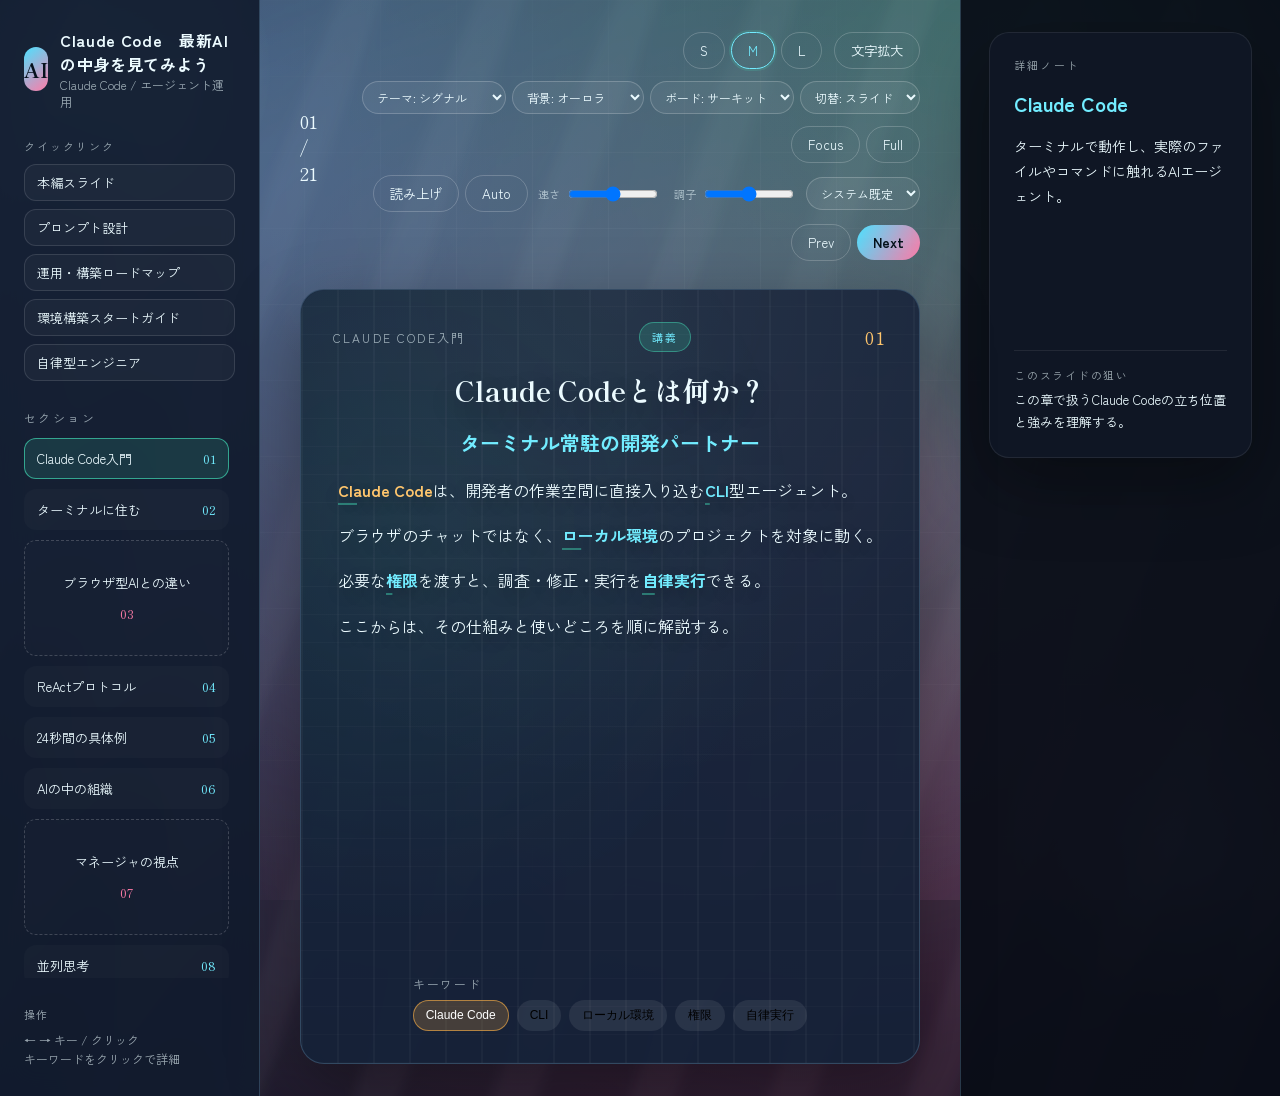
==== agent.html @ b47daa0d "Claudの説明までUP" ====
<!doctype html>
<html lang="ja">
<head>
  <meta charset="utf-8" />
  <meta name="viewport" content="width=device-width, initial-scale=1" />
  <title>Claude Code　最新AIの中身を見てみよう | AI指揮官ブリーフィング</title>
  <link rel="stylesheet" href="styles.css" />
  <script async src="https://www.googletagmanager.com/gtag/js?id=G-KHQQV2JC7B"></script>
  <script>
    window.dataLayer = window.dataLayer || [];
    function gtag() { dataLayer.push(arguments); }
    gtag("js", new Date());
    gtag("config", "G-KHQQV2JC7B");
  </script>
</head>
<body class="agent-page" data-theme="signal" data-bg="aurora" data-board="circuit" data-transition="slide">
  <div class="ambient" aria-hidden="true">
    <div class="orb orb-one"></div>
    <div class="orb orb-two"></div>
    <div class="orb orb-three"></div>
    <div class="grid"></div>
    <div class="wind"></div>
    <div class="mist"></div>
    <div class="signal"></div>
    <div class="uplift"></div>
    <div class="aurora"></div>
  </div>

  <div class="petal-field" aria-hidden="true">
    <span class="petal" style="--x: 12%; --d: 20s; --delay: -3s; --size: 10px; --drift: 26px;"></span>
    <span class="petal" style="--x: 28%; --d: 24s; --delay: -9s; --size: 12px; --drift: 38px;"></span>
    <span class="petal" style="--x: 46%; --d: 22s; --delay: -5s; --size: 9px; --drift: 22px;"></span>
    <span class="petal" style="--x: 63%; --d: 26s; --delay: -12s; --size: 13px; --drift: 46px;"></span>
    <span class="petal" style="--x: 78%; --d: 21s; --delay: -7s; --size: 10px; --drift: 28px;"></span>
    <span class="petal" style="--x: 90%; --d: 25s; --delay: -10s; --size: 11px; --drift: 40px;"></span>
  </div>

  <div class="app">
    <aside class="sidebar">
      <div class="brand">
        <div class="brand-mark">AI</div>
        <div class="brand-text">
          <div class="brand-title">Claude Code　最新AIの中身を見てみよう</div>
          <div class="brand-sub">Claude Code / エージェント運用</div>
        </div>
      </div>

      <div class="quick-links">
        <div class="quick-title">クイックリンク</div>
        <div class="quick-list">
          <a class="quick-link" href="index.html">本編スライド</a>
          <a class="quick-link" href="prompt.html">プロンプト設計</a>
          <a class="quick-link" href="roadmap.html">運用・構築ロードマップ</a>
          <a class="quick-link" href="setup.html">環境構築スタートガイド</a>
          <a class="quick-link" href="agent.html">自律型エンジニア</a>
        </div>
      </div>

      <nav class="nav">
        <div class="nav-title">セクション</div>
        <ul id="agent-nav" class="nav-list" aria-label="Claude Code　最新AIの中身を見てみよう スライド一覧"></ul>
      </nav>

      <div class="sidebar-foot">
        <div class="hint">操作</div>
        <div class="hint-row">← → キー / クリック</div>
        <div class="hint-row">キーワードをクリックで詳細</div>
      </div>
    </aside>

    <main class="main">
      <header class="topbar">
        <div class="progress">
          <span id="agent-progress-number">01</span>
          <span class="progress-divider">/</span>
          <span id="agent-progress-total">21</span>
        </div>
        <div class="progress-bar"><span id="agent-progress-bar"></span></div>
        <div class="controls">
          <div class="control-group size-controls" role="group" aria-label="スライドサイズ">
            <button class="btn size-btn" data-size="small" type="button">S</button>
            <button class="btn size-btn is-active" data-size="medium" type="button">M</button>
            <button class="btn size-btn" data-size="large" type="button">L</button>
          </div>
          <div class="control-group zoom-controls" role="group" aria-label="文字拡大">
            <button id="agent-zoom-btn" class="btn" type="button" aria-pressed="false">文字拡大</button>
          </div>
          <div class="control-group fx-controls" role="group" aria-label="演出">
            <select id="agent-fx-theme" class="fx-select" aria-label="テーマ">
              <option value="night">テーマ: ナイト</option>
              <option value="forest">テーマ: フォレスト</option>
              <option value="tide">テーマ: タイド</option>
              <option value="signal">テーマ: シグナル</option>
              <option value="paper">テーマ: ペーパー</option>
            </select>
            <select id="agent-fx-bg" class="fx-select" aria-label="背景">
              <option value="classic">背景: クラシック</option>
              <option value="wind">背景: ウィンド</option>
              <option value="tide">背景: タイド</option>
              <option value="signal">背景: シグナル</option>
              <option value="aurora">背景: オーロラ</option>
            </select>
            <select id="agent-fx-board" class="fx-select" aria-label="ボード">
              <option value="diagonal">ボード: 斜線</option>
              <option value="dots">ボード: ドット</option>
              <option value="mesh">ボード: メッシュ</option>
              <option value="waves">ボード: ウェーブ</option>
              <option value="circuit">ボード: サーキット</option>
            </select>
            <select id="agent-fx-transition" class="fx-select" aria-label="切り替え">
              <option value="fade">切替: フェード</option>
              <option value="slide">切替: スライド</option>
              <option value="zoom">切替: ズーム</option>
              <option value="flip">切替: フリップ</option>
              <option value="sweep">切替: スイープ</option>
            </select>
          </div>
          <div class="control-group view-controls" role="group" aria-label="表示モード">
            <button id="agent-focus-btn" class="btn" type="button" aria-pressed="false">Focus</button>
            <button id="agent-fullscreen-btn" class="btn" type="button" aria-pressed="false">Full</button>
          </div>
          <div class="control-group tts-controls" role="group" aria-label="読み上げ">
            <button id="agent-tts-btn" class="btn" type="button" aria-pressed="false">読み上げ</button>
            <button id="agent-tts-auto-btn" class="btn" type="button" aria-pressed="false">Auto</button>
            <label class="tts-label">速さ
              <input id="agent-tts-rate" class="tts-range" type="range" min="0.7" max="1.3" step="0.1" value="1.0" />
            </label>
            <label class="tts-label">調子
              <input id="agent-tts-pitch" class="tts-range" type="range" min="0.8" max="1.2" step="0.1" value="1.0" />
            </label>
            <select id="agent-tts-voice" class="tts-select" aria-label="音声"></select>
          </div>
          <div class="control-group nav-controls">
            <button id="agent-prev" class="btn" type="button">Prev</button>
            <button id="agent-next" class="btn btn-primary" type="button">Next</button>
          </div>
        </div>
      </header>

      <section class="slide" aria-live="polite">
        <div class="slide-meta">
          <span id="agent-section" class="slide-section">エージェント概論</span>
          <span id="agent-variant" class="slide-variant">講義</span>
          <span id="agent-number" class="slide-number">01</span>
        </div>
        <h1 id="agent-title" class="slide-title"></h1>
        <h2 id="agent-headline" class="slide-headline"></h2>
        <div id="agent-body" class="slide-body"></div>
        <div class="keyword-area">
          <div class="keyword-label">キーワード</div>
          <div id="agent-chips" class="keyword-chips"></div>
        </div>
      </section>
    </main>

    <aside class="detail">
      <div class="detail-inner">
        <div class="detail-title">詳細ノート</div>
        <div id="agent-keyword" class="detail-keyword">キーワードを選択</div>
        <div id="agent-text" class="detail-text">本文内のハイライト語をクリックすると、補足の説明が表示されます。</div>
        <div class="detail-footer">
          <div class="detail-foot-label">このスライドの狙い</div>
          <div id="agent-goal" class="detail-goal"></div>
        </div>
      </div>
    </aside>
  </div>

  <script src="agent.js"></script>
</body>
</html>
---- styles.css ----
@import url("https://fonts.googleapis.com/css2?family=Shippori+Mincho:wght@500;700&family=Zen+Kaku+Gothic+New:wght@400;500;700&display=swap");

:root {
  color-scheme: light;
  --bg: #0b0f17;
  --bg-soft: #131b2a;
  --panel: rgba(19, 27, 42, 0.92);
  --panel-strong: rgba(24, 35, 54, 0.95);
  --text: #ecf2ff;
  --muted: rgba(236, 242, 255, 0.65);
  --accent: #46f0c3;
  --accent-strong: #6cf7da;
  --accent-warm: #ffb347;
  --accent-rose: #ff6f91;
  --border: rgba(109, 132, 162, 0.35);
  --shadow: 0 24px 60px rgba(0, 0, 0, 0.35);
  --title-font: "Shippori Mincho", "Yu Mincho", "YuMincho", serif;
  --body-font: "Zen Kaku Gothic New", "Yu Gothic", "YuGothic", sans-serif;
  --slide-max: 980px;
  --slide-pad: 32px;
  --title-size: 28px;
  --headline-size: 20px;
  --body-size: 16px;
  --text-max: 68ch;
  --slide-transition: fadeUp;
  --slide-duration: 0.6s;
  --slide-ease: ease;
}

* {
  box-sizing: border-box;
}

body {
  margin: 0;
  min-height: 100vh;
  font-family: var(--body-font);
  color: var(--text);
  background: radial-gradient(circle at top left, #1a2540 0%, #0b0f17 45%, #070a11 100%);
  overflow: hidden;
}

body[data-theme="night"] {
  --bg: #0b0f17;
  --bg-soft: #131b2a;
  --panel: rgba(19, 27, 42, 0.92);
  --panel-strong: rgba(24, 35, 54, 0.95);
  --text: #ecf2ff;
  --muted: rgba(236, 242, 255, 0.65);
  --accent: #46f0c3;
  --accent-strong: #6cf7da;
  --accent-warm: #ffb347;
  --accent-rose: #ff6f91;
  --border: rgba(109, 132, 162, 0.35);
  --shadow: 0 24px 60px rgba(0, 0, 0, 0.35);
}

body[data-theme="forest"] {
  --bg: #0b1210;
  --bg-soft: #121c1a;
  --panel: rgba(16, 28, 25, 0.92);
  --panel-strong: rgba(20, 34, 31, 0.95);
  --text: #e7fff4;
  --muted: rgba(231, 255, 244, 0.62);
  --accent: #5df2c4;
  --accent-strong: #86f7d7;
  --accent-warm: #ffc164;
  --accent-rose: #ff7aa6;
  --border: rgba(93, 150, 136, 0.32);
  --shadow: 0 24px 60px rgba(0, 0, 0, 0.35);
}

body[data-theme="tide"] {
  --bg: #0a0f1d;
  --bg-soft: #141b2d;
  --panel: rgba(18, 27, 46, 0.92);
  --panel-strong: rgba(22, 34, 56, 0.95);
  --text: #edf4ff;
  --muted: rgba(237, 244, 255, 0.6);
  --accent: #5bd3ff;
  --accent-strong: #7ee2ff;
  --accent-warm: #ffb87a;
  --accent-rose: #ff7fb2;
  --border: rgba(112, 146, 186, 0.35);
  --shadow: 0 26px 70px rgba(0, 0, 0, 0.35);
}

body[data-theme="signal"] {
  --bg: #0b111c;
  --bg-soft: #141d2e;
  --panel: rgba(18, 28, 46, 0.92);
  --panel-strong: rgba(22, 34, 56, 0.95);
  --text: #ecfbff;
  --muted: rgba(236, 251, 255, 0.62);
  --accent: #4ce1ff;
  --accent-strong: #72ecff;
  --accent-warm: #ffc66d;
  --accent-rose: #ff7ca8;
  --border: rgba(110, 156, 186, 0.32);
  --shadow: 0 26px 70px rgba(0, 0, 0, 0.35);
}

body[data-theme="paper"] {
  --bg: #f2f5fa;
  --bg-soft: #e7edf6;
  --panel: rgba(255, 255, 255, 0.92);
  --panel-strong: rgba(255, 255, 255, 0.96);
  --text: #1c2435;
  --muted: rgba(28, 36, 53, 0.6);
  --accent: #2a9dff;
  --accent-strong: #1787ff;
  --accent-warm: #ff8a3c;
  --accent-rose: #ff5a8b;
  --border: rgba(38, 50, 70, 0.18);
  --shadow: 0 20px 50px rgba(20, 30, 50, 0.18);
}

body[data-bg="wind"] {
  overflow: hidden;
  background: radial-gradient(circle at top right, #1f2a1f 0%, #0b1216 45%, #080a12 100%);
}

body[data-bg="wind"]::before {
  content: "";
  position: fixed;
  inset: 0;
  background: linear-gradient(120deg, rgba(255, 214, 102, 0.12), rgba(72, 201, 176, 0.08), rgba(7, 10, 17, 0));
  mix-blend-mode: screen;
  pointer-events: none;
  z-index: 0;
}

body[data-bg="wind"]::after {
  content: "";
  position: fixed;
  inset: 0;
  background-image: repeating-linear-gradient(0deg, rgba(255, 255, 255, 0.03) 0px, rgba(255, 255, 255, 0.03) 1px, transparent 1px, transparent 5px);
  opacity: 0.2;
  pointer-events: none;
  z-index: 0;
}

body[data-bg="wind"] .orb-one {
  background: radial-gradient(circle, rgba(255, 214, 102, 0.38), transparent 60%);
}

body[data-bg="wind"] .orb-two {
  background: radial-gradient(circle, rgba(72, 201, 176, 0.32), transparent 60%);
}

body[data-bg="wind"] .orb-three {
  background: radial-gradient(circle, rgba(255, 145, 77, 0.25), transparent 60%);
}

body[data-bg="wind"] .grid {
  background-image:
    linear-gradient(rgba(255, 255, 255, 0.035) 1px, transparent 1px),
    linear-gradient(90deg, rgba(255, 255, 255, 0.03) 1px, transparent 1px),
    linear-gradient(45deg, rgba(255, 255, 255, 0.02) 1px, transparent 1px);
  background-size: 72px 72px, 72px 72px, 36px 36px;
  mask-image: radial-gradient(circle at center, rgba(0, 0, 0, 1) 30%, transparent 75%);
}

body[data-bg="wind"] .petal {
  background: radial-gradient(circle at 30% 30%, rgba(255, 255, 255, 0.9), rgba(255, 214, 102, 0.6) 40%, rgba(255, 145, 77, 0.2) 75%);
  opacity: 0.45;
}

body[data-bg="wind"] .wind {
  display: block;
  position: absolute;
  inset: -20% -30%;
  background:
    radial-gradient(circle at 10% 20%, rgba(255, 255, 255, 0.2), transparent 55%),
    radial-gradient(circle at 80% 10%, rgba(255, 214, 102, 0.25), transparent 60%),
    radial-gradient(circle at 70% 70%, rgba(72, 201, 176, 0.22), transparent 60%),
    repeating-linear-gradient(25deg, rgba(255, 255, 255, 0.08) 0px, rgba(255, 255, 255, 0.08) 48px, transparent 48px, transparent 130px);
  filter: blur(5px);
  opacity: 0.85;
  mix-blend-mode: screen;
  animation: windFlow 16s ease-in-out infinite;
  pointer-events: none;
}

@keyframes windFlow {
  0% {
    transform: translate3d(-6%, 1%, 0) rotate(0.4deg) scale(1.02);
    opacity: 0.7;
  }
  50% {
    transform: translate3d(6%, -3%, 0) rotate(-0.6deg) scale(1.05);
    opacity: 0.95;
  }
  100% {
    transform: translate3d(-6%, 1%, 0) rotate(0.4deg) scale(1.02);
    opacity: 0.7;
  }
}

body[data-bg="tide"] {
  background: radial-gradient(circle at bottom left, #1a1d2e 0%, #0a0d16 45%, #070911 100%);
  position: relative;
}

body[data-bg="tide"]::before {
  content: "";
  position: fixed;
  inset: 0;
  background:
    radial-gradient(ellipse at 50% 110%, rgba(108, 209, 255, 0.22), transparent 60%),
    radial-gradient(ellipse at 20% 120%, rgba(255, 177, 214, 0.18), transparent 55%);
  mix-blend-mode: screen;
  opacity: 0.55;
  pointer-events: none;
  z-index: 0;
  animation: tideGlow 18s ease-in-out infinite;
}

body[data-bg="tide"]::after {
  content: "";
  position: fixed;
  inset: 0;
  background-image:
    repeating-radial-gradient(circle at 50% 120%, rgba(255, 255, 255, 0.06) 0px, rgba(255, 255, 255, 0.06) 1px, transparent 1px, transparent 28px);
  opacity: 0.35;
  pointer-events: none;
  z-index: 0;
  animation: ringDrift 22s linear infinite;
}

body[data-bg="tide"] .orb-one {
  background: radial-gradient(circle, rgba(126, 141, 255, 0.4), transparent 60%);
}

body[data-bg="tide"] .orb-two {
  background: radial-gradient(circle, rgba(108, 209, 255, 0.35), transparent 60%);
}

body[data-bg="tide"] .orb-three {
  background: radial-gradient(circle, rgba(255, 177, 214, 0.25), transparent 60%);
}

body[data-bg="tide"] .grid {
  background-image:
    linear-gradient(rgba(255, 255, 255, 0.03) 1px, transparent 1px),
    linear-gradient(90deg, rgba(255, 255, 255, 0.035) 1px, transparent 1px);
  background-size: 72px 72px;
  mask-image: radial-gradient(circle at center, rgba(0, 0, 0, 1) 25%, transparent 75%);
}

body[data-bg="tide"] .mist {
  display: block;
  position: absolute;
  left: -10%;
  right: -10%;
  bottom: -30%;
  height: 70%;
  background:
    radial-gradient(circle at 20% 80%, rgba(108, 209, 255, 0.25), transparent 60%),
    radial-gradient(circle at 60% 100%, rgba(126, 141, 255, 0.3), transparent 55%),
    radial-gradient(circle at 90% 90%, rgba(255, 177, 214, 0.22), transparent 55%),
    linear-gradient(180deg, rgba(10, 13, 22, 0) 0%, rgba(10, 13, 22, 0.85) 90%);
  filter: blur(6px);
  opacity: 0.85;
  mix-blend-mode: screen;
  animation: mistRise 14s ease-in-out infinite;
  pointer-events: none;
}

body[data-bg="signal"] {
  background: radial-gradient(circle at top left, #1b2438 0%, #0b0f1a 48%, #070a12 100%);
  position: relative;
}

body[data-bg="signal"]::before {
  content: "";
  position: fixed;
  inset: 0;
  background:
    radial-gradient(ellipse at 10% 20%, rgba(108, 209, 255, 0.2), transparent 55%),
    radial-gradient(ellipse at 80% 10%, rgba(70, 240, 195, 0.15), transparent 55%),
    radial-gradient(ellipse at 70% 85%, rgba(255, 179, 214, 0.18), transparent 60%);
  mix-blend-mode: screen;
  opacity: 0.7;
  pointer-events: none;
  z-index: 0;
  animation: setupGlow 16s ease-in-out infinite;
}

body[data-bg="signal"]::after {
  content: "";
  position: fixed;
  inset: 0;
  background-image:
    repeating-linear-gradient(120deg, rgba(255, 255, 255, 0.04) 0px, rgba(255, 255, 255, 0.04) 1px, transparent 1px, transparent 40px),
    repeating-linear-gradient(0deg, rgba(255, 255, 255, 0.03) 0px, rgba(255, 255, 255, 0.03) 1px, transparent 1px, transparent 6px);
  opacity: 0.35;
  pointer-events: none;
  z-index: 0;
  animation: setupSweep 22s linear infinite;
}

body[data-bg="signal"] .orb-one {
  background: radial-gradient(circle, rgba(70, 240, 195, 0.45), transparent 60%);
}

body[data-bg="signal"] .orb-two {
  background: radial-gradient(circle, rgba(108, 209, 255, 0.38), transparent 60%);
}

body[data-bg="signal"] .orb-three {
  background: radial-gradient(circle, rgba(255, 179, 214, 0.3), transparent 60%);
}

body[data-bg="signal"] .grid {
  background-image:
    linear-gradient(rgba(255, 255, 255, 0.035) 1px, transparent 1px),
    linear-gradient(90deg, rgba(255, 255, 255, 0.035) 1px, transparent 1px);
  background-size: 68px 68px;
  mask-image: radial-gradient(circle at center, rgba(0, 0, 0, 1) 25%, transparent 75%);
}

body[data-bg="signal"] .signal {
  display: block;
  position: absolute;
  inset: -20% -20%;
  background:
    radial-gradient(circle at 20% 30%, rgba(255, 255, 255, 0.18), transparent 55%),
    radial-gradient(circle at 80% 70%, rgba(70, 240, 195, 0.2), transparent 60%),
    repeating-linear-gradient(110deg, rgba(255, 255, 255, 0.07) 0px, rgba(255, 255, 255, 0.07) 36px, transparent 36px, transparent 120px);
  filter: blur(4px);
  opacity: 0.85;
  mix-blend-mode: screen;
  animation: signalDrift 18s ease-in-out infinite;
  pointer-events: none;
}

body[data-bg="signal"] .uplift {
  display: block;
  position: absolute;
  left: -8%;
  right: -8%;
  bottom: -35%;
  height: 70%;
  background:
    radial-gradient(circle at 20% 80%, rgba(108, 209, 255, 0.25), transparent 60%),
    radial-gradient(circle at 60% 90%, rgba(70, 240, 195, 0.22), transparent 60%),
    radial-gradient(circle at 85% 75%, rgba(255, 179, 214, 0.22), transparent 65%),
    linear-gradient(180deg, rgba(11, 15, 26, 0) 0%, rgba(11, 15, 26, 0.88) 90%);
  filter: blur(6px);
  opacity: 0.9;
  mix-blend-mode: screen;
  animation: upliftFlow 14s ease-in-out infinite;
  pointer-events: none;
}

body[data-bg="aurora"] {
  background: radial-gradient(circle at top left, #1b1c3a 0%, #0b0f1c 45%, #070912 100%);
  position: relative;
}

body[data-bg="aurora"]::before {
  content: "";
  position: fixed;
  inset: 0;
  background:
    radial-gradient(circle at 20% 20%, rgba(136, 195, 255, 0.32), transparent 55%),
    radial-gradient(circle at 80% 10%, rgba(130, 255, 220, 0.28), transparent 60%),
    radial-gradient(circle at 60% 80%, rgba(255, 128, 200, 0.22), transparent 65%);
  mix-blend-mode: screen;
  opacity: 0.65;
  pointer-events: none;
  z-index: 0;
  animation: auroraGlow 18s ease-in-out infinite;
}

body[data-bg="aurora"]::after {
  content: "";
  position: fixed;
  inset: 0;
  background-image:
    repeating-linear-gradient(90deg, rgba(255, 255, 255, 0.03) 0px, rgba(255, 255, 255, 0.03) 1px, transparent 1px, transparent 120px);
  opacity: 0.2;
  pointer-events: none;
  z-index: 0;
}

body[data-bg="aurora"] .orb-one {
  background: radial-gradient(circle, rgba(130, 255, 220, 0.4), transparent 60%);
}

body[data-bg="aurora"] .orb-two {
  background: radial-gradient(circle, rgba(136, 195, 255, 0.35), transparent 60%);
}

body[data-bg="aurora"] .orb-three {
  background: radial-gradient(circle, rgba(255, 128, 200, 0.25), transparent 60%);
}

body[data-bg="aurora"] .grid {
  background-image:
    linear-gradient(rgba(255, 255, 255, 0.03) 1px, transparent 1px),
    linear-gradient(90deg, rgba(255, 255, 255, 0.03) 1px, transparent 1px);
  background-size: 76px 76px;
  mask-image: radial-gradient(circle at center, rgba(0, 0, 0, 1) 30%, transparent 78%);
}

body[data-bg="aurora"] .aurora {
  display: block;
  position: absolute;
  inset: -30% -20%;
  background:
    radial-gradient(circle at 15% 30%, rgba(136, 195, 255, 0.35), transparent 60%),
    radial-gradient(circle at 70% 20%, rgba(130, 255, 220, 0.3), transparent 60%),
    radial-gradient(circle at 60% 70%, rgba(255, 128, 200, 0.3), transparent 65%),
    repeating-linear-gradient(110deg, rgba(255, 255, 255, 0.05) 0px, rgba(255, 255, 255, 0.05) 42px, transparent 42px, transparent 130px);
  filter: blur(6px);
  opacity: 0.85;
  mix-blend-mode: screen;
  animation: auroraFlow 20s ease-in-out infinite;
  pointer-events: none;
}

@keyframes mistRise {
  0% {
    transform: translate3d(0, 18%, 0) scale(1);
    opacity: 0.7;
  }
  50% {
    transform: translate3d(0, -6%, 0) scale(1.06);
    opacity: 0.95;
  }
  100% {
    transform: translate3d(0, 18%, 0) scale(1);
    opacity: 0.7;
  }
}

@keyframes tideGlow {
  0% {
    transform: translateY(6%) scale(1);
    opacity: 0.45;
  }
  50% {
    transform: translateY(-4%) scale(1.04);
    opacity: 0.7;
  }
  100% {
    transform: translateY(6%) scale(1);
    opacity: 0.45;
  }
}

@keyframes ringDrift {
  0% {
    transform: translateY(0%);
  }
  100% {
    transform: translateY(-6%);
  }
}

@keyframes setupGlow {
  0% {
    transform: translate3d(0, 5%, 0) scale(1);
    opacity: 0.55;
  }
  50% {
    transform: translate3d(0, -4%, 0) scale(1.05);
    opacity: 0.85;
  }
  100% {
    transform: translate3d(0, 5%, 0) scale(1);
    opacity: 0.55;
  }
}

@keyframes setupSweep {
  0% {
    transform: translateX(0%);
  }
  100% {
    transform: translateX(-4%);
  }
}

@keyframes signalDrift {
  0% {
    transform: translate3d(-6%, 2%, 0) rotate(0.3deg) scale(1);
    opacity: 0.7;
  }
  50% {
    transform: translate3d(6%, -3%, 0) rotate(-0.4deg) scale(1.05);
    opacity: 0.95;
  }
  100% {
    transform: translate3d(-6%, 2%, 0) rotate(0.3deg) scale(1);
    opacity: 0.7;
  }
}

@keyframes upliftFlow {
  0% {
    transform: translate3d(0, 16%, 0) scale(1);
    opacity: 0.75;
  }
  50% {
    transform: translate3d(0, -6%, 0) scale(1.06);
    opacity: 0.98;
  }
  100% {
    transform: translate3d(0, 16%, 0) scale(1);
    opacity: 0.75;
  }
}

@keyframes auroraGlow {
  0% {
    transform: translate3d(0, 4%, 0) scale(1);
    opacity: 0.55;
  }
  50% {
    transform: translate3d(0, -4%, 0) scale(1.06);
    opacity: 0.85;
  }
  100% {
    transform: translate3d(0, 4%, 0) scale(1);
    opacity: 0.55;
  }
}

@keyframes auroraFlow {
  0% {
    transform: translate3d(-4%, 2%, 0) rotate(0.2deg) scale(1);
    opacity: 0.75;
  }
  50% {
    transform: translate3d(5%, -3%, 0) rotate(-0.4deg) scale(1.06);
    opacity: 0.95;
  }
  100% {
    transform: translate3d(-4%, 2%, 0) rotate(0.2deg) scale(1);
    opacity: 0.75;
  }
}

body[data-slide-size="small"] {
  --slide-max: 860px;
  --slide-pad: 28px;
  --title-size: 26px;
  --headline-size: 19px;
  --body-size: 15px;
  --text-max: 64ch;
}

body[data-slide-size="large"] {
  --slide-max: 1120px;
  --slide-pad: 38px;
  --title-size: 30px;
  --headline-size: 22px;
  --body-size: 17px;
  --text-max: 72ch;
}

body[data-transition="fade"] {
  --slide-transition: fadeUp;
  --slide-duration: 0.6s;
  --slide-ease: ease;
}

body[data-transition="slide"] {
  --slide-transition: slideLeft;
  --slide-duration: 0.6s;
  --slide-ease: ease;
}

body[data-transition="zoom"] {
  --slide-transition: zoomIn;
  --slide-duration: 0.6s;
  --slide-ease: ease;
}

body[data-transition="flip"] {
  --slide-transition: flipIn;
  --slide-duration: 0.7s;
  --slide-ease: ease;
}

body[data-transition="sweep"] {
  --slide-transition: sweepUp;
  --slide-duration: 0.6s;
  --slide-ease: ease;
}

body.text-zoom {
  --slide-max: 100%;
  --slide-pad: clamp(32px, 3vw, 56px);
  --title-size: clamp(30px, 3vw, 44px);
  --headline-size: clamp(22px, 2.4vw, 34px);
  --body-size: clamp(18px, 1.7vw, 26px);
  --text-max: 100%;
}

body.text-zoom .slide-title,
body.text-zoom .slide-headline,
body.text-zoom .slide-body {
  max-width: 100%;
}

body.text-zoom .main {
  padding-left: clamp(16px, 2vw, 32px);
  padding-right: clamp(16px, 2vw, 32px);
}

body.text-zoom .slide {
  max-width: 100%;
  width: 100%;
  align-self: stretch;
}

.ambient {
  position: fixed;
  inset: 0;
  z-index: 0;
  pointer-events: none;
}

.ambient .wind,
.ambient .mist,
.ambient .signal,
.ambient .uplift,
.ambient .aurora {
  display: none;
  pointer-events: none;
}

.petal-field {
  position: fixed;
  inset: 0;
  z-index: 0;
  pointer-events: none;
  overflow: hidden;
}

.petal {
  position: absolute;
  top: -10%;
  left: var(--x, 50%);
  width: var(--size, 10px);
  height: calc(var(--size, 10px) * 0.7);
  background: radial-gradient(circle at 30% 30%, rgba(255, 255, 255, 0.9), rgba(255, 179, 214, 0.65) 40%, rgba(255, 111, 145, 0.2) 75%);
  border-radius: 60% 40% 60% 40%;
  opacity: 0.5;
  filter: blur(0.2px);
  animation: petalFall var(--d, 20s) linear infinite;
  animation-delay: var(--delay, 0s);
  transform-origin: center;
}

.orb {
  position: absolute;
  border-radius: 999px;
  filter: blur(0px);
  opacity: 0.7;
  mix-blend-mode: screen;
}

.orb-one {
  width: 380px;
  height: 380px;
  background: radial-gradient(circle, rgba(70, 240, 195, 0.4), transparent 60%);
  top: -120px;
  left: -80px;
}

.orb-two {
  width: 420px;
  height: 420px;
  background: radial-gradient(circle, rgba(255, 179, 71, 0.32), transparent 60%);
  bottom: -160px;
  right: -120px;
}

.orb-three {
  width: 320px;
  height: 320px;
  background: radial-gradient(circle, rgba(255, 111, 145, 0.28), transparent 60%);
  top: 35%;
  right: 20%;
}

.grid {
  position: absolute;
  inset: 0;
  background-image:
    linear-gradient(rgba(255, 255, 255, 0.04) 1px, transparent 1px),
    linear-gradient(90deg, rgba(255, 255, 255, 0.04) 1px, transparent 1px);
  background-size: 60px 60px;
  mask-image: radial-gradient(circle at center, rgba(0, 0, 0, 1) 35%, transparent 70%);
  animation: gridFloat 24s ease-in-out infinite;
}

.app {
  position: relative;
  z-index: 1;
  display: grid;
  grid-template-columns: 260px minmax(0, 1fr) 320px;
  min-height: 100vh;
}

.app.focus-mode {
  grid-template-columns: 76px minmax(0, 1fr) 0px;
}

.app.focus-mode .detail {
  display: none;
}

.app.focus-mode .sidebar {
  padding: 20px 10px;
}

.app.focus-mode .brand-text,
.app.focus-mode .nav-title,
.app.focus-mode .sidebar-foot,
.app.focus-mode .quick-links {
  display: none;
}

.app.focus-mode .nav-item {
  justify-content: center;
  padding: 8px;
}

.app.focus-mode .nav-item span:first-child {
  display: none;
}

.sidebar {
  background: var(--panel);
  backdrop-filter: blur(16px);
  padding: 28px 24px;
  border-right: 1px solid var(--border);
  display: flex;
  flex-direction: column;
  gap: 28px;
}

.brand {
  display: flex;
  align-items: center;
  gap: 12px;
}

.brand-mark {
  width: 44px;
  height: 44px;
  border-radius: 14px;
  background: linear-gradient(140deg, var(--accent), var(--accent-rose));
  font-weight: 700;
  display: grid;
  place-items: center;
  font-family: var(--title-font);
  color: #07121e;
  font-size: 20px;
}

.brand-title {
  font-weight: 700;
  font-size: 16px;
  letter-spacing: 0.04em;
}

.brand-sub {
  font-size: 12px;
  color: var(--muted);
}

.quick-links {
  display: flex;
  flex-direction: column;
  gap: 10px;
}

.quick-title {
  font-size: 11px;
  letter-spacing: 0.18em;
  text-transform: uppercase;
  color: var(--muted);
}

.quick-list {
  display: flex;
  flex-direction: column;
  gap: 8px;
}

.quick-link {
  display: inline-flex;
  align-items: center;
  gap: 8px;
  padding: 8px 12px;
  border-radius: 12px;
  border: 1px solid rgba(255, 255, 255, 0.12);
  color: var(--text);
  text-decoration: none;
  font-size: 13px;
  transition: all 0.2s ease;
  background: rgba(255, 255, 255, 0.03);
}

.quick-link:hover {
  border-color: rgba(70, 240, 195, 0.6);
  color: var(--accent-strong);
  transform: translateX(2px);
}

.nav-title {
  font-size: 12px;
  text-transform: uppercase;
  letter-spacing: 0.2em;
  color: var(--muted);
  margin-bottom: 12px;
}

.nav-list {
  list-style: none;
  padding: 0;
  margin: 0;
  display: flex;
  flex-direction: column;
  gap: 10px;
  max-height: 60vh;
  overflow: auto;
  padding-right: 6px;
}

.nav-list::-webkit-scrollbar {
  width: 4px;
}

.nav-list::-webkit-scrollbar-thumb {
  background: rgba(255, 255, 255, 0.2);
  border-radius: 999px;
}

.nav-item {
  display: flex;
  align-items: center;
  justify-content: space-between;
  gap: 12px;
  padding: 10px 12px;
  border-radius: 12px;
  background: rgba(255, 255, 255, 0.02);
  border: 1px solid transparent;
  cursor: pointer;
  transition: all 0.2s ease;
}

.nav-item:hover {
  border-color: rgba(255, 255, 255, 0.15);
  transform: translateX(2px);
}

.nav-item.active {
  background: rgba(70, 240, 195, 0.12);
  border-color: rgba(70, 240, 195, 0.6);
}

.nav-item.detail {
  border: 1px dashed rgba(255, 255, 255, 0.18);
  background: rgba(255, 255, 255, 0.01);
}

.nav-item.detail.active {
  border-color: rgba(255, 179, 71, 0.6);
  background: rgba(255, 179, 71, 0.12);
}

.nav-item span {
  font-size: 13px;
}

.nav-index {
  font-family: var(--title-font);
  font-size: 14px;
  color: var(--accent-strong);
}

.nav-item.detail .nav-index {
  color: var(--accent-rose);
}

.sidebar-foot {
  margin-top: auto;
  font-size: 12px;
  color: var(--muted);
  line-height: 1.6;
}

.hint {
  font-size: 11px;
  letter-spacing: 0.12em;
  text-transform: uppercase;
  margin-bottom: 6px;
}

.main {
  padding: 32px 40px 32px 40px;
  display: flex;
  flex-direction: column;
  gap: 28px;
  align-items: stretch;
}

.topbar {
  display: flex;
  align-items: center;
  gap: 16px;
}

.progress {
  font-family: var(--title-font);
  font-size: 18px;
}

.progress-bar {
  flex: 1;
  height: 6px;
  border-radius: 999px;
  background: rgba(255, 255, 255, 0.08);
  overflow: hidden;
}

#progress-bar {
  display: block;
  height: 100%;
  width: 0%;
  background: linear-gradient(90deg, var(--accent), var(--accent-warm));
  transition: width 0.3s ease;
}

.controls {
  display: flex;
  gap: 12px;
  align-items: center;
  justify-content: flex-end;
  flex-wrap: wrap;
}

.control-group {
  display: flex;
  gap: 6px;
  align-items: center;
}

.size-btn.is-active,
.btn.active {
  border-color: var(--accent-strong);
  color: var(--accent-strong);
  box-shadow: 0 0 0 2px rgba(70, 240, 195, 0.15);
}

.btn {
  padding: 8px 16px;
  border-radius: 999px;
  border: 1px solid rgba(255, 255, 255, 0.2);
  background: transparent;
  color: var(--text);
  font-family: var(--body-font);
  cursor: pointer;
  transition: all 0.2s ease;
  display: inline-flex;
  align-items: center;
  justify-content: center;
  text-decoration: none;
}

.btn:hover {
  border-color: var(--accent-strong);
  color: var(--accent-strong);
}

.btn.is-speaking {
  background: rgba(70, 240, 195, 0.2);
  border-color: rgba(70, 240, 195, 0.6);
  color: var(--accent-strong);
}

.btn.is-disabled {
  opacity: 0.5;
  cursor: not-allowed;
  pointer-events: none;
}

.tts-label {
  display: inline-flex;
  align-items: center;
  gap: 6px;
  font-size: 11px;
  color: var(--muted);
  padding: 0 4px;
}

.tts-range {
  width: 90px;
}

.tts-select {
  background: rgba(255, 255, 255, 0.06);
  border: 1px solid rgba(255, 255, 255, 0.2);
  color: var(--text);
  padding: 6px 10px;
  border-radius: 999px;
  font-size: 12px;
  font-family: var(--body-font);
}

.tts-select option {
  color: #0b0f17;
}

.fx-select {
  background: rgba(255, 255, 255, 0.06);
  border: 1px solid rgba(255, 255, 255, 0.2);
  color: var(--text);
  padding: 6px 10px;
  border-radius: 999px;
  font-size: 12px;
  font-family: var(--body-font);
}

.fx-select option {
  color: #0b0f17;
}

.btn-primary {
  background: linear-gradient(120deg, var(--accent), var(--accent-rose));
  color: #04121a;
  border: none;
  font-weight: 700;
}

.slide {
  flex: 1;
  background: var(--panel-strong);
  border-radius: 24px;
  padding: var(--slide-pad);
  border: 1px solid var(--border);
  box-shadow: var(--shadow);
  display: flex;
  flex-direction: column;
  gap: 18px;
  position: relative;
  overflow: hidden;
  width: 100%;
  max-width: var(--slide-max);
  align-self: center;
}

.slide.swap {
  animation-name: var(--slide-transition, fadeUp);
  animation-duration: var(--slide-duration, 0.6s);
  animation-timing-function: var(--slide-ease, ease);
  animation-fill-mode: both;
}

.slide::before {
  content: "";
  position: absolute;
  inset: 0;
  border-radius: 24px;
  background-image: var(--board-pattern,
    radial-gradient(circle at 20% 20%, rgba(70, 240, 195, 0.12) 0%, transparent 50%),
    radial-gradient(circle at 80% 10%, rgba(255, 179, 71, 0.12) 0%, transparent 55%),
    repeating-linear-gradient(135deg, rgba(255, 255, 255, 0.04) 0px, rgba(255, 255, 255, 0.04) 1px, transparent 1px, transparent 12px));
  background-size: var(--board-size, auto);
  opacity: var(--board-opacity, 0.65);
  animation: patternDrift 16s ease-in-out infinite;
  pointer-events: none;
  z-index: 0;
}

.slide::after {
  content: "";
  position: absolute;
  inset: 0;
  border-radius: 24px;
  background: radial-gradient(circle at 50% 0%, rgba(255, 255, 255, 0.1), transparent 60%);
  opacity: 0.6;
  pointer-events: none;
  z-index: 0;
}

.slide > * {
  position: relative;
  z-index: 1;
}

.slide.is-detail {
  border-color: rgba(255, 179, 71, 0.5);
  box-shadow: 0 26px 70px rgba(255, 179, 71, 0.15);
}

.slide.is-detail::before {
  background-image: var(--board-detail-pattern,
    radial-gradient(circle at 20% 20%, rgba(255, 179, 71, 0.18) 0%, transparent 55%),
    radial-gradient(circle at 80% 80%, rgba(255, 111, 145, 0.16) 0%, transparent 60%),
    repeating-linear-gradient(115deg, rgba(255, 255, 255, 0.05) 0px, rgba(255, 255, 255, 0.05) 1px, transparent 1px, transparent 10px));
  background-size: var(--board-detail-size, auto);
  opacity: var(--board-detail-opacity, 0.75);
}

body[data-board="diagonal"] {
  --board-pattern:
    radial-gradient(circle at 20% 20%, rgba(70, 240, 195, 0.12) 0%, transparent 50%),
    radial-gradient(circle at 80% 10%, rgba(255, 179, 71, 0.12) 0%, transparent 55%),
    repeating-linear-gradient(135deg, rgba(255, 255, 255, 0.04) 0px, rgba(255, 255, 255, 0.04) 1px, transparent 1px, transparent 12px);
  --board-detail-pattern:
    radial-gradient(circle at 20% 20%, rgba(255, 179, 71, 0.18) 0%, transparent 55%),
    radial-gradient(circle at 80% 80%, rgba(255, 111, 145, 0.16) 0%, transparent 60%),
    repeating-linear-gradient(115deg, rgba(255, 255, 255, 0.05) 0px, rgba(255, 255, 255, 0.05) 1px, transparent 1px, transparent 10px);
  --board-opacity: 0.65;
  --board-detail-opacity: 0.75;
}

body[data-board="dots"] {
  --board-pattern:
    radial-gradient(circle, rgba(255, 255, 255, 0.08) 1px, transparent 1px),
    radial-gradient(circle at 20% 20%, rgba(70, 240, 195, 0.1) 0%, transparent 55%);
  --board-detail-pattern:
    radial-gradient(circle, rgba(255, 255, 255, 0.12) 1px, transparent 1px),
    radial-gradient(circle at 75% 25%, rgba(255, 179, 71, 0.16) 0%, transparent 60%);
  --board-opacity: 0.6;
  --board-detail-opacity: 0.72;
  --board-size: 18px 18px;
  --board-detail-size: 20px 20px;
}

body[data-board="mesh"] {
  --board-pattern:
    linear-gradient(rgba(255, 255, 255, 0.05) 1px, transparent 1px),
    linear-gradient(90deg, rgba(255, 255, 255, 0.05) 1px, transparent 1px),
    radial-gradient(circle at 80% 20%, rgba(70, 240, 195, 0.12) 0%, transparent 55%);
  --board-detail-pattern:
    linear-gradient(rgba(255, 255, 255, 0.06) 1px, transparent 1px),
    linear-gradient(90deg, rgba(255, 255, 255, 0.06) 1px, transparent 1px),
    radial-gradient(circle at 20% 80%, rgba(255, 179, 71, 0.18) 0%, transparent 60%);
  --board-opacity: 0.6;
  --board-detail-opacity: 0.72;
  --board-size: 48px 48px;
  --board-detail-size: 52px 52px;
}

body[data-board="waves"] {
  --board-pattern:
    repeating-linear-gradient(115deg, rgba(255, 255, 255, 0.035) 0px, rgba(255, 255, 255, 0.035) 24px, transparent 24px, transparent 60px),
    radial-gradient(circle at 20% 20%, rgba(70, 240, 195, 0.1) 0%, transparent 55%);
  --board-detail-pattern:
    repeating-linear-gradient(115deg, rgba(255, 255, 255, 0.05) 0px, rgba(255, 255, 255, 0.05) 24px, transparent 24px, transparent 52px),
    radial-gradient(circle at 75% 25%, rgba(255, 179, 71, 0.18) 0%, transparent 60%);
  --board-opacity: 0.55;
  --board-detail-opacity: 0.7;
}

body[data-board="circuit"] {
  --board-pattern:
    repeating-linear-gradient(90deg, rgba(255, 255, 255, 0.05) 0px, rgba(255, 255, 255, 0.05) 2px, transparent 2px, transparent 36px),
    repeating-linear-gradient(0deg, rgba(255, 255, 255, 0.035) 0px, rgba(255, 255, 255, 0.035) 1px, transparent 1px, transparent 28px),
    radial-gradient(circle at 15% 30%, rgba(70, 240, 195, 0.12) 0%, transparent 55%);
  --board-detail-pattern:
    repeating-linear-gradient(90deg, rgba(255, 255, 255, 0.06) 0px, rgba(255, 255, 255, 0.06) 2px, transparent 2px, transparent 32px),
    repeating-linear-gradient(0deg, rgba(255, 255, 255, 0.05) 0px, rgba(255, 255, 255, 0.05) 1px, transparent 1px, transparent 24px),
    radial-gradient(circle at 75% 25%, rgba(255, 179, 71, 0.2) 0%, transparent 60%);
  --board-opacity: 0.62;
  --board-detail-opacity: 0.74;
}

.slide-meta {
  display: flex;
  justify-content: space-between;
  align-items: center;
  text-transform: uppercase;
  font-size: 12px;
  letter-spacing: 0.18em;
  color: var(--muted);
  gap: 12px;
}

.slide-number {
  font-family: var(--title-font);
  font-size: 18px;
  color: var(--accent-warm);
}

.slide-variant {
  font-size: 11px;
  letter-spacing: 0.2em;
  padding: 6px 12px;
  border-radius: 999px;
  background: rgba(70, 240, 195, 0.16);
  border: 1px solid rgba(70, 240, 195, 0.4);
  color: var(--accent-strong);
  text-transform: uppercase;
}

.slide.is-detail .slide-variant {
  background: rgba(255, 179, 71, 0.18);
  border-color: rgba(255, 179, 71, 0.6);
  color: #ffe6c2;
  animation: badgePulse 2.6s ease-in-out infinite;
}

.slide-title {
  font-family: var(--title-font);
  font-size: var(--title-size);
  margin: 0;
  max-width: var(--text-max);
  margin-left: auto;
  margin-right: auto;
  text-shadow: 0 10px 24px rgba(0, 0, 0, 0.35);
}

.slide-headline {
  font-size: var(--headline-size);
  margin: 0;
  color: var(--accent-strong);
  max-width: var(--text-max);
  margin-left: auto;
  margin-right: auto;
}

.slide-body {
  font-size: var(--body-size);
  line-height: 1.95;
  color: var(--text);
  max-width: var(--text-max);
  margin-left: auto;
  margin-right: auto;
  text-shadow: 0 6px 16px rgba(0, 0, 0, 0.28);
}

.slide-body p {
  margin: 0 0 14px;
}

.kw {
  color: var(--accent-strong);
  font-weight: 700;
  cursor: pointer;
  position: relative;
  transition: color 0.2s ease;
}

.kw::after {
  content: "";
  position: absolute;
  left: 0;
  bottom: -3px;
  width: 100%;
  height: 2px;
  background: rgba(70, 240, 195, 0.4);
  transform: scaleX(0.2);
  transform-origin: left;
  transition: transform 0.2s ease;
}

.kw:hover {
  color: var(--accent);
}

.kw:hover::after {
  transform: scaleX(1);
}

.kw.active {
  color: var(--accent-warm);
}

.keyword-area {
  margin-top: auto;
  max-width: var(--text-max);
  margin-left: auto;
  margin-right: auto;
}

.keyword-label {
  font-size: 12px;
  color: var(--muted);
  letter-spacing: 0.16em;
  text-transform: uppercase;
  margin-bottom: 8px;
}

.keyword-chips {
  display: flex;
  flex-wrap: wrap;
  gap: 8px;
}

.chip {
  padding: 6px 12px;
  border-radius: 999px;
  font-size: 12px;
  background: rgba(255, 255, 255, 0.08);
  border: 1px solid transparent;
  cursor: pointer;
  transition: all 0.2s ease;
}

.chip:hover {
  border-color: rgba(255, 255, 255, 0.2);
}

.chip.active {
  background: rgba(255, 179, 71, 0.2);
  border-color: rgba(255, 179, 71, 0.6);
  color: #fff;
}

.detail {
  background: rgba(9, 14, 23, 0.92);
  border-left: 1px solid var(--border);
  padding: 32px 28px;
  display: flex;
  flex-direction: column;
}

.prompt-app {
  position: relative;
  z-index: 1;
  display: grid;
  grid-template-columns: minmax(0, 1fr) 320px;
  gap: 24px;
  padding: 32px 40px 40px;
  align-items: start;
  min-height: 100vh;
}

.prompt-header {
  grid-column: 1 / -1;
  display: flex;
  align-items: center;
  justify-content: space-between;
  gap: 16px;
}

.prompt-brand {
  display: flex;
  align-items: center;
  gap: 12px;
}

.prompt-link {
  color: var(--accent-strong);
  text-decoration: none;
  font-size: 13px;
  padding: 6px 12px;
  border-radius: 999px;
  border: 1px solid rgba(70, 240, 195, 0.4);
  transition: all 0.2s ease;
}

.prompt-link:hover {
  color: #00131d;
  background: rgba(70, 240, 195, 0.9);
}

.prompt-slide {
  justify-self: center;
}

.prompt-detail {
  padding: 0;
  border-left: none;
  background: transparent;
}

.prompt-topbar {
  margin-bottom: 12px;
}

.detail-inner {
  background: rgba(17, 24, 38, 0.92);
  border: 1px solid rgba(255, 255, 255, 0.08);
  border-radius: 20px;
  padding: 24px;
  display: flex;
  flex-direction: column;
  gap: 16px;
  box-shadow: var(--shadow);
}

.detail-inner.pulse {
  animation: pulse 0.4s ease;
}

.detail-title {
  text-transform: uppercase;
  letter-spacing: 0.2em;
  font-size: 11px;
  color: var(--muted);
}

.detail-keyword {
  font-size: 20px;
  font-weight: 700;
  color: var(--accent-strong);
}

.detail-text {
  font-size: 14px;
  line-height: 1.8;
  color: var(--text);
  min-height: 200px;
}

.detail-footer {
  margin-top: auto;
  border-top: 1px solid rgba(255, 255, 255, 0.08);
  padding-top: 16px;
  color: var(--muted);
  font-size: 13px;
}

.detail-foot-label {
  text-transform: uppercase;
  letter-spacing: 0.16em;
  font-size: 11px;
  margin-bottom: 6px;
}

.detail-goal {
  color: var(--text);
  line-height: 1.7;
}

@keyframes fadeUp {
  from {
    opacity: 0;
    transform: translateY(16px);
  }
  to {
    opacity: 1;
    transform: translateY(0);
  }
}

@keyframes slideLeft {
  from {
    opacity: 0;
    transform: translateX(40px);
  }
  to {
    opacity: 1;
    transform: translateX(0);
  }
}

@keyframes zoomIn {
  from {
    opacity: 0;
    transform: scale(0.96);
  }
  to {
    opacity: 1;
    transform: scale(1);
  }
}

@keyframes flipIn {
  from {
    opacity: 0;
    transform: rotateX(12deg) translateY(10px);
  }
  to {
    opacity: 1;
    transform: rotateX(0deg) translateY(0);
  }
}

@keyframes sweepUp {
  from {
    opacity: 0;
    transform: translateY(28px) skewY(1deg);
  }
  to {
    opacity: 1;
    transform: translateY(0) skewY(0deg);
  }
}

@keyframes patternDrift {
  0% {
    background-position: 0% 0%;
    transform: translateY(0px);
  }
  50% {
    background-position: 40% 60%;
    transform: translateY(-6px);
  }
  100% {
    background-position: 0% 0%;
    transform: translateY(0px);
  }
}

@keyframes gridFloat {
  0%,
  100% {
    transform: translateY(0px);
    opacity: 0.7;
  }
  50% {
    transform: translateY(-10px);
    opacity: 0.9;
  }
}

@keyframes petalFall {
  0% {
    transform: translate3d(0, -10vh, 0) rotate(0deg);
    opacity: 0;
  }
  10% {
    opacity: 0.7;
  }
  100% {
    transform: translate3d(var(--drift, 30px), 110vh, 0) rotate(200deg);
    opacity: 0;
  }
}

@keyframes badgePulse {
  0%,
  100% {
    box-shadow: 0 0 0 rgba(255, 179, 71, 0);
  }
  50% {
    box-shadow: 0 0 18px rgba(255, 179, 71, 0.35);
  }
}

@keyframes pulse {
  from {
    transform: scale(0.98);
    box-shadow: 0 0 0 rgba(70, 240, 195, 0.0);
  }
  to {
    transform: scale(1);
    box-shadow: 0 0 24px rgba(70, 240, 195, 0.25);
  }
}

@media (max-width: 1100px) {
  .app {
    grid-template-columns: 220px minmax(0, 1fr);
  }

  .detail {
    display: none;
  }

  .prompt-app {
    grid-template-columns: 1fr;
  }

  .prompt-page .detail {
    display: flex;
  }

  .app.focus-mode .sidebar {
    display: none;
  }
}

@media (max-width: 860px) {
  body {
    overflow: auto;
    --slide-max: 100%;
    --slide-pad: 22px;
    --title-size: 24px;
    --headline-size: 18px;
    --body-size: 15px;
    --text-max: 60ch;
  }

  .app {
    grid-template-columns: 1fr;
  }

  .sidebar {
    border-right: none;
    border-bottom: 1px solid var(--border);
  }

  .main {
    padding: 24px;
  }

  .topbar {
    flex-wrap: wrap;
  }

  .controls {
    width: 100%;
    justify-content: flex-start;
  }

  .nav-list {
    flex-direction: row;
    flex-wrap: nowrap;
    overflow-x: auto;
    max-height: none;
    padding-bottom: 6px;
  }

  .nav-item {
    min-width: 160px;
    flex: 0 0 auto;
  }

  .nav-item span:first-child {
    white-space: nowrap;
  }

  .detail {
    display: none;
  }

  .prompt-app {
    padding: 24px;
  }

  .prompt-page .detail {
    display: flex;
  }
}
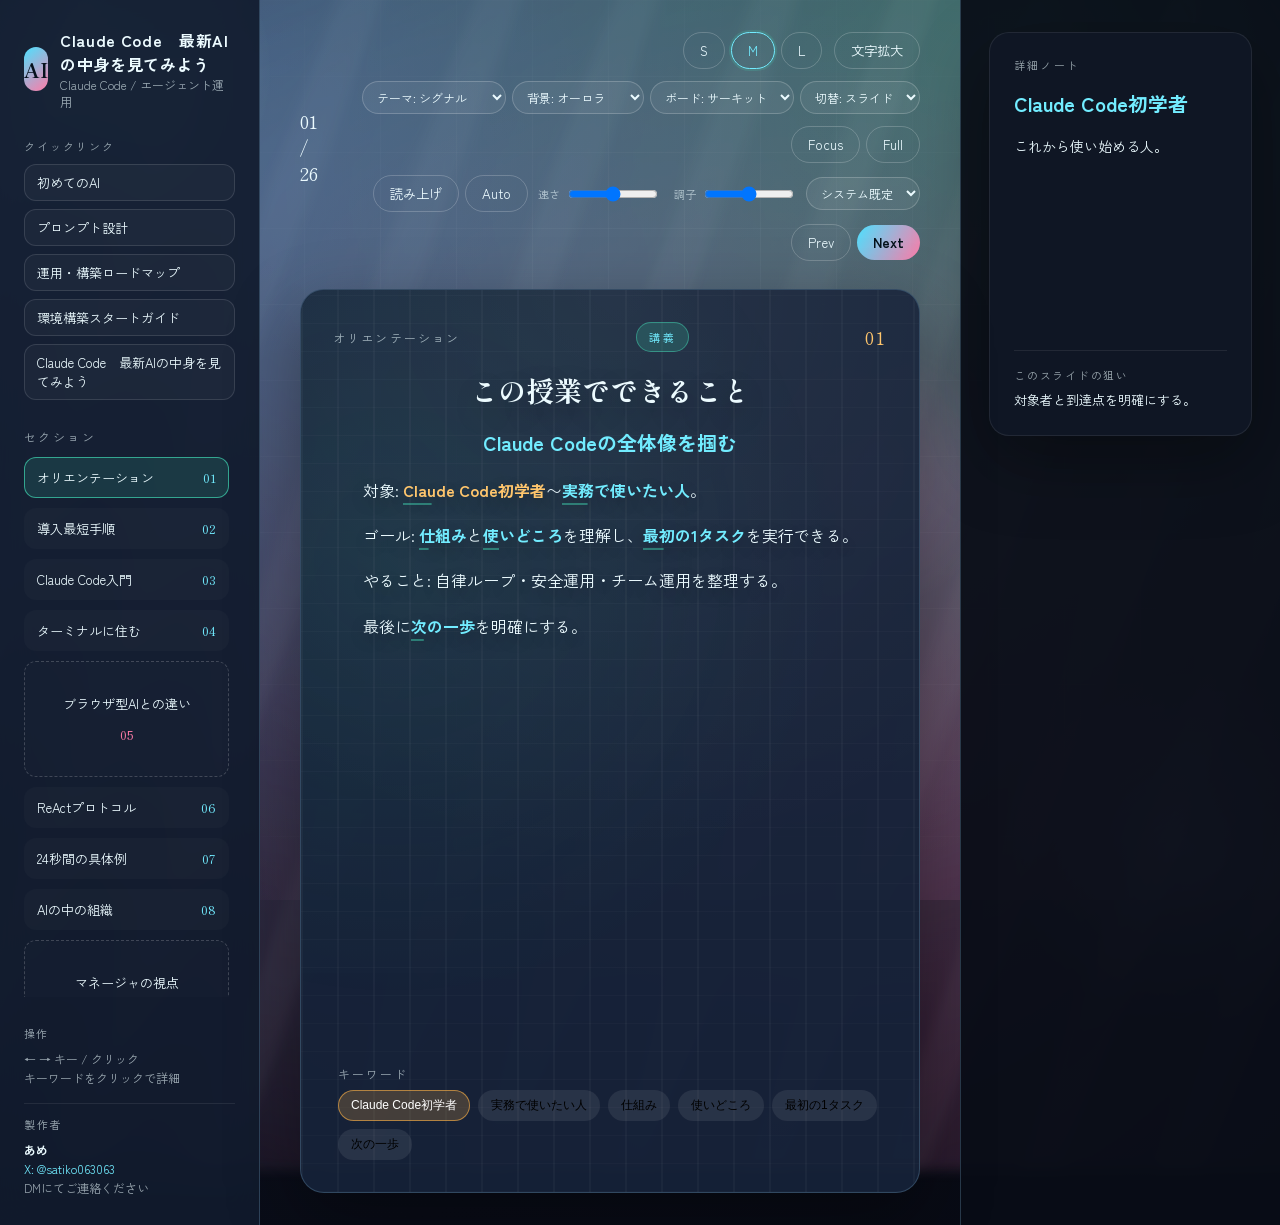
==== commit e5a09ee7: "製作者ネーム" ====
--- a/agent.html
+++ b/agent.html
@@ -48,11 +48,11 @@
       <div class="quick-links">
         <div class="quick-title">クイックリンク</div>
         <div class="quick-list">
-          <a class="quick-link" href="index.html">本編スライド</a>
+          <a class="quick-link" href="index.html">初めてのAI</a>
           <a class="quick-link" href="prompt.html">プロンプト設計</a>
           <a class="quick-link" href="roadmap.html">運用・構築ロードマップ</a>
           <a class="quick-link" href="setup.html">環境構築スタートガイド</a>
-          <a class="quick-link" href="agent.html">自律型エンジニア</a>
+          <a class="quick-link" href="agent.html">Claude Code　最新AIの中身を見てみよう</a>
         </div>
       </div>
 
@@ -65,6 +65,12 @@
         <div class="hint">操作</div>
         <div class="hint-row">← → キー / クリック</div>
         <div class="hint-row">キーワードをクリックで詳細</div>
+        <div class="sidebar-credit">
+          <div class="credit-title">製作者</div>
+          <div class="credit-name">あめ</div>
+          <div class="credit-handle">X: @satiko063063</div>
+          <div class="credit-note">DMにてご連絡ください</div>
+        </div>
       </div>
     </aside>
 
@@ -73,7 +79,7 @@
         <div class="progress">
           <span id="agent-progress-number">01</span>
           <span class="progress-divider">/</span>
-          <span id="agent-progress-total">21</span>
+          <span id="agent-progress-total">26</span>
         </div>
         <div class="progress-bar"><span id="agent-progress-bar"></span></div>
         <div class="controls">
--- a/styles.css
+++ b/styles.css
@@ -37,7 +37,8 @@
   font-family: var(--body-font);
   color: var(--text);
   background: radial-gradient(circle at top left, #1a2540 0%, #0b0f17 45%, #070a11 100%);
-  overflow: hidden;
+  overflow-x: hidden;
+  overflow-y: auto;
 }
 
 body[data-theme="night"] {
@@ -116,7 +117,8 @@
 }
 
 body[data-bg="wind"] {
-  overflow: hidden;
+  overflow-x: hidden;
+  overflow-y: auto;
   background: radial-gradient(circle at top right, #1f2a1f 0%, #0b1216 45%, #080a12 100%);
 }
 
@@ -898,6 +900,31 @@
   line-height: 1.6;
 }
 
+.sidebar-credit {
+  margin-top: 16px;
+  padding-top: 12px;
+  border-top: 1px solid rgba(255, 255, 255, 0.08);
+  font-size: 12px;
+  color: var(--muted);
+  line-height: 1.6;
+}
+
+.credit-title {
+  font-size: 11px;
+  letter-spacing: 0.18em;
+  text-transform: uppercase;
+  margin-bottom: 6px;
+}
+
+.credit-name {
+  font-weight: 600;
+  color: var(--text);
+}
+
+.credit-handle {
+  color: var(--accent-strong);
+}
+
 .hint {
   font-size: 11px;
   letter-spacing: 0.12em;
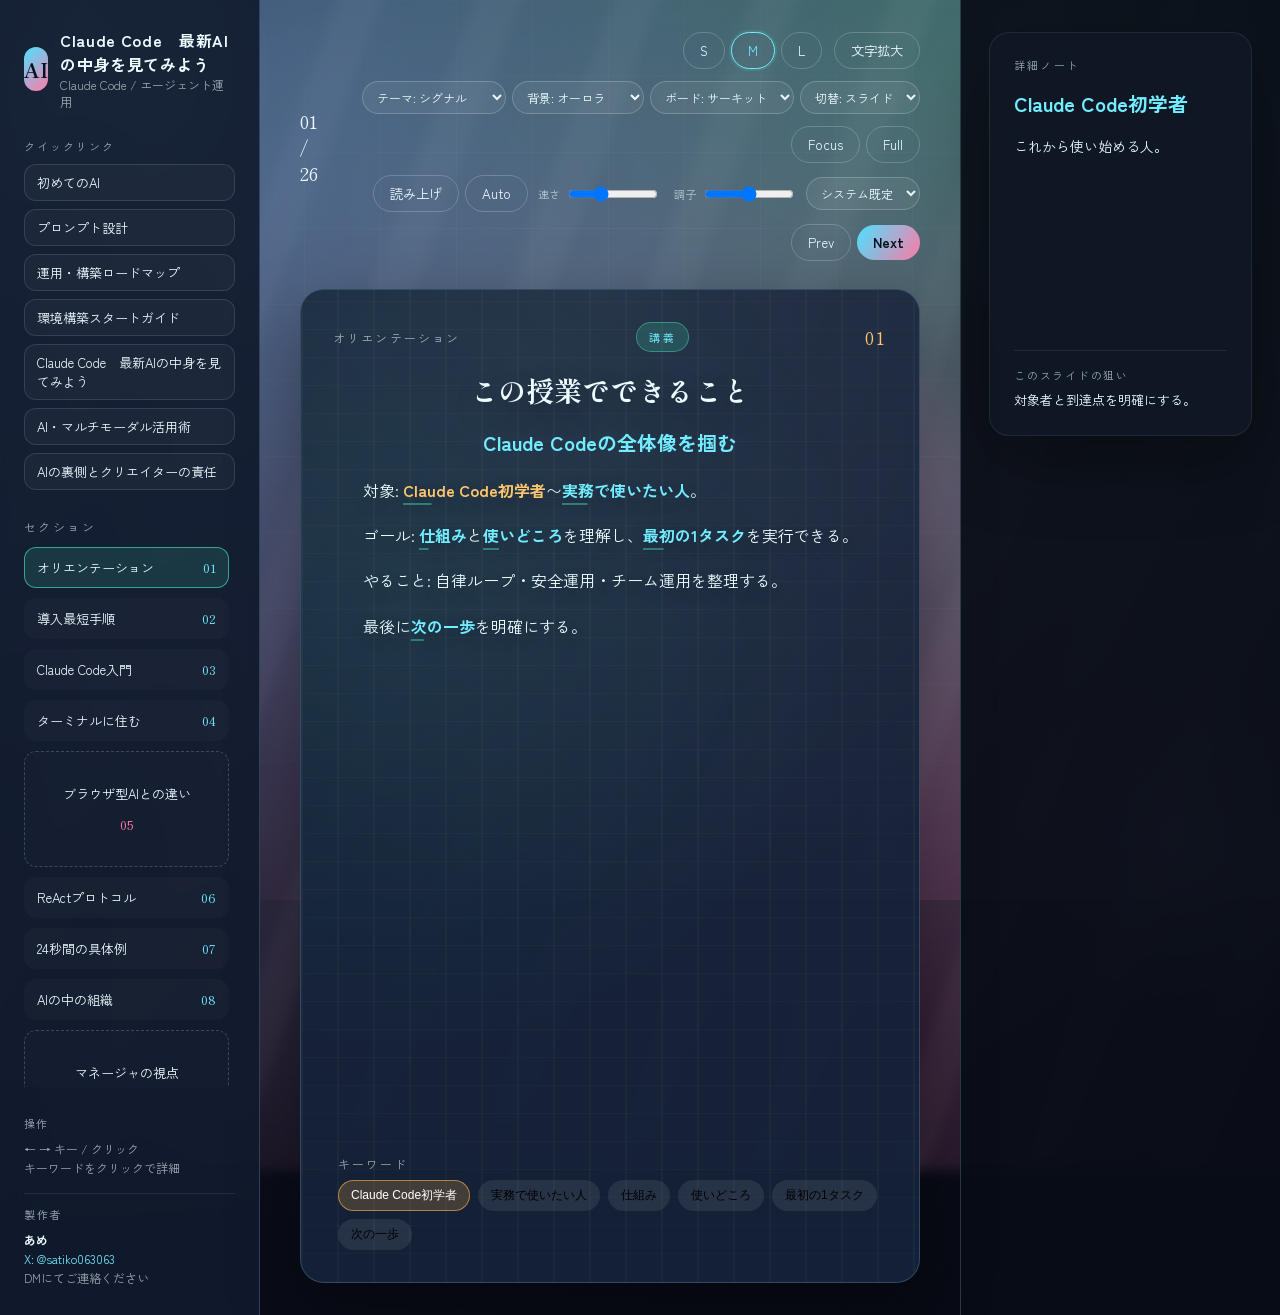
==== commit c0fb168d: "トークンAPI" ====
--- a/agent.html
+++ b/agent.html
@@ -53,6 +53,8 @@
           <a class="quick-link" href="roadmap.html">運用・構築ロードマップ</a>
           <a class="quick-link" href="setup.html">環境構築スタートガイド</a>
           <a class="quick-link" href="agent.html">Claude Code　最新AIの中身を見てみよう</a>
+          <a class="quick-link" href="multimodal.html">AI・マルチモーダル活用術</a>
+          <a class="quick-link" href="creator.html">AIの裏側とクリエイターの責任</a>
         </div>
       </div>
 
@@ -129,7 +131,7 @@
             <button id="agent-tts-btn" class="btn" type="button" aria-pressed="false">読み上げ</button>
             <button id="agent-tts-auto-btn" class="btn" type="button" aria-pressed="false">Auto</button>
             <label class="tts-label">速さ
-              <input id="agent-tts-rate" class="tts-range" type="range" min="0.7" max="1.3" step="0.1" value="1.0" />
+              <input id="agent-tts-rate" class="tts-range" type="range" min="0.7" max="1.6" step="0.1" value="1.0" />
             </label>
             <label class="tts-label">調子
               <input id="agent-tts-pitch" class="tts-range" type="range" min="0.8" max="1.2" step="0.1" value="1.0" />
@@ -175,3 +177,5 @@
   <script src="agent.js"></script>
 </body>
 </html>
+
+
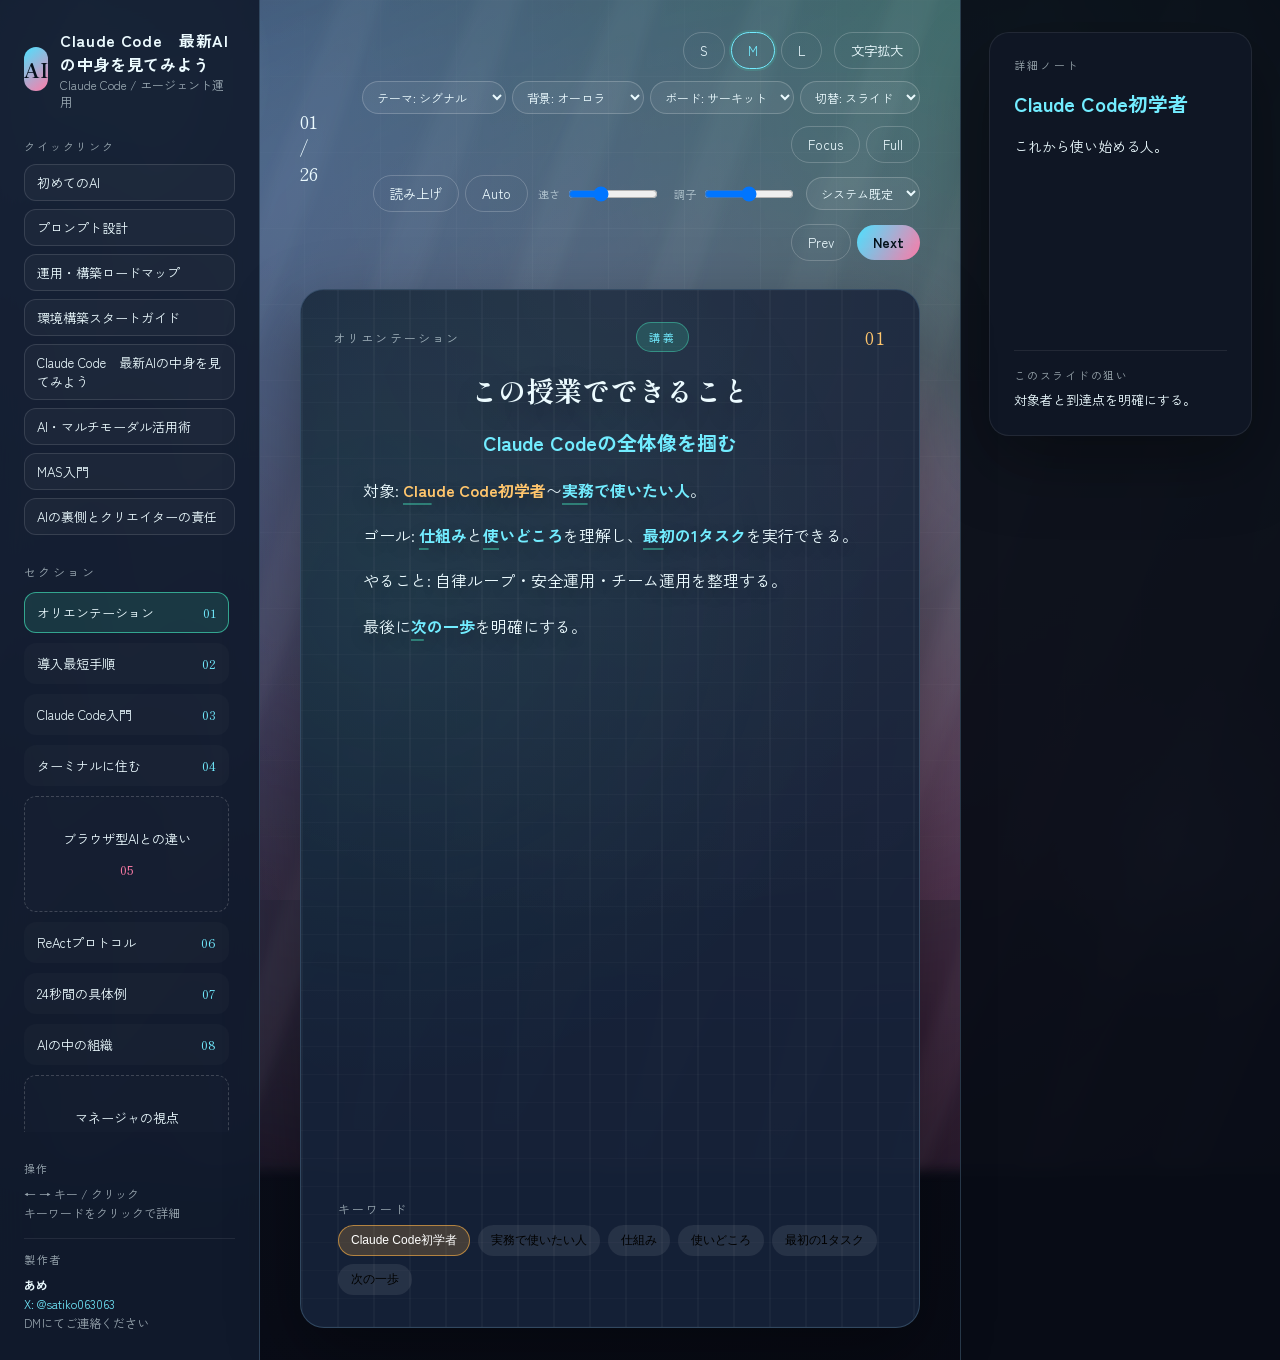
==== commit ac570dd9: "Add MAS intro slides and navigation link" ====
--- a/agent.html
+++ b/agent.html
@@ -54,6 +54,7 @@
           <a class="quick-link" href="setup.html">環境構築スタートガイド</a>
           <a class="quick-link" href="agent.html">Claude Code　最新AIの中身を見てみよう</a>
           <a class="quick-link" href="multimodal.html">AI・マルチモーダル活用術</a>
+          <a class="quick-link" href="mas.html">MAS入門</a>
           <a class="quick-link" href="creator.html">AIの裏側とクリエイターの責任</a>
         </div>
       </div>
